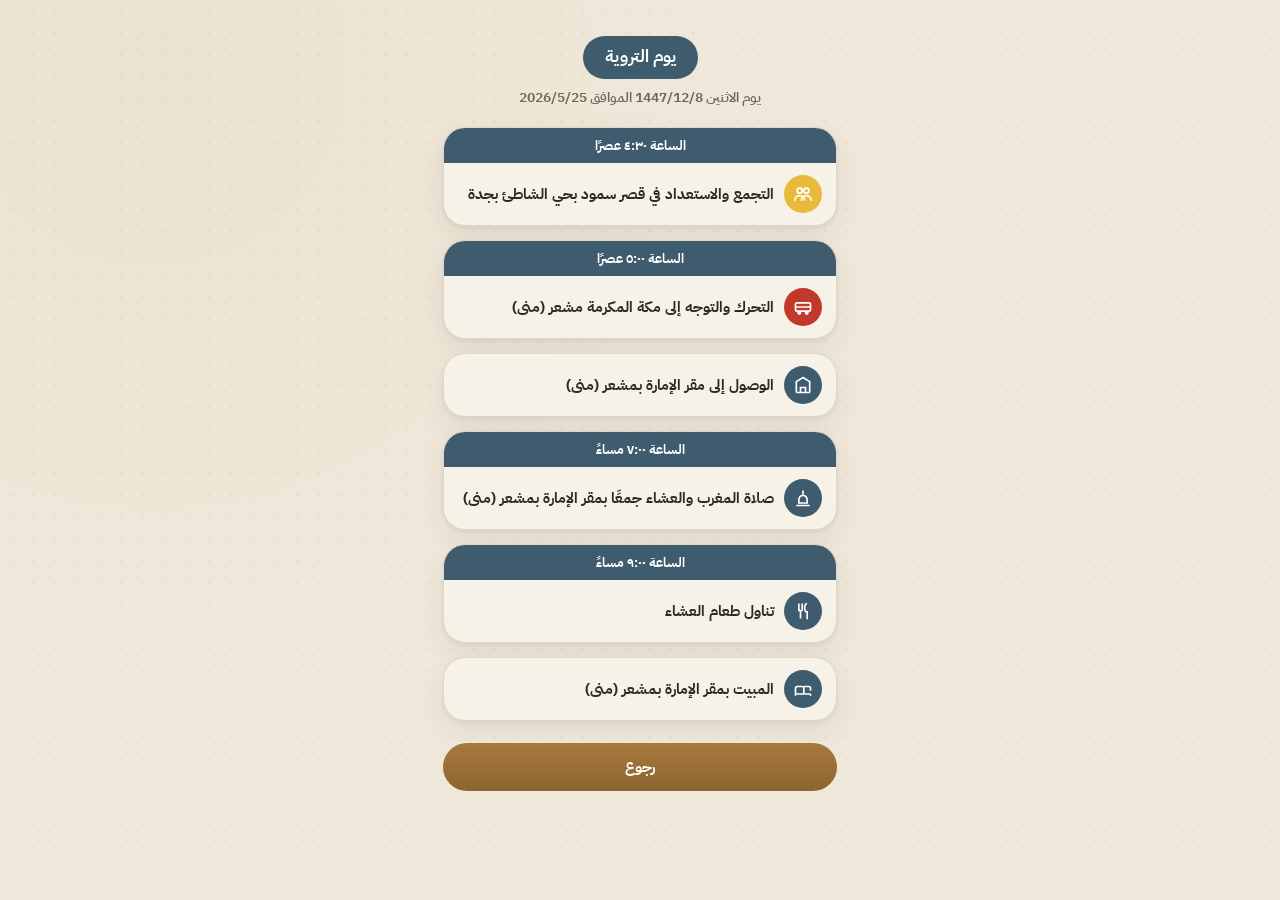
==== day.html @ b3ad112d "Add files via upload" ====
<!DOCTYPE html>
<html lang="ar" dir="rtl">
<head>
<meta charset="UTF-8">
<meta name="viewport" content="width=device-width, initial-scale=1">
<meta name="robots" content="noindex, nofollow">
<title>جدول اليوم — ترتيبات الحج</title>
<link rel="stylesheet" href="assets/style.css">
</head>
<body>
<div class="phone-wrap">

  <div class="page-title" id="dayHead" style="margin-top:8px;"></div>

  <div id="eventsList"></div>

  <a class="btn-back" href="schedule.html">رجوع</a>
</div>

<script src="assets/main.js"></script>
<script>
(async function () {
  const listEl = document.getElementById('eventsList');
  const headEl = document.getElementById('dayHead');
  const dayId = new URLSearchParams(location.search).get('day');

  try {
    const days = await loadCSV('data/schedule/days.csv');
    const day = days.find(d => d.id === dayId) || days[0];
    if (!day) throw new Error('لا توجد أيام معرّفة');

    const color = dayColor(day['لون']);
    headEl.innerHTML = '';
    headEl.appendChild(el('div', {
      style: 'display:inline-block;color:#fff;padding:8px 22px;border-radius:999px;font-weight:800;font-size:1.05rem;background:' + color
    }, day['اسم_اليوم']));
    headEl.appendChild(el('div', { class: 'sub', style: 'margin-top:8px;' },
      (day['اليوم_بالاسبوع'] || '') + '  ' + (day['التاريخ_الهجري'] || '') + ' الموافق ' + (day['التاريخ_الميلادي'] || '')));

    const rows = await loadCSV('data/schedule/' + day.id + '.csv');
    listEl.innerHTML = '';
    if (!rows.length) {
      listEl.appendChild(el('div', { class: 'empty-state' }, 'لا توجد فعاليات مضافة لهذا اليوم بعد.'));
      return;
    }

    const catIcon = { move: 'move', gather: 'gather', prayer: 'prayer', meal: 'meal', stay: 'stay', arrive: 'arrive' };
    rows.forEach(r => {
      const cat = (r['التصنيف'] || '').trim();
      const parts = [];
      if (r['الوقت']) {
        parts.push(el('div', { class: 'time-pill', style: 'background:' + color }, 'الساعة ' + r['الوقت']));
      }
      const circClass = cat === 'move' ? 'icon-circ cat-move' : cat === 'gather' ? 'icon-circ cat-gather' : 'icon-circ';
      const circStyle = (cat === 'move' || cat === 'gather') ? '' : 'style="background:' + color + '"';
      const iconCirc = el('span', { class: circClass, html: icon(catIcon[cat] || 'clock') });
      if (circStyle) iconCirc.setAttribute('style', 'background:' + color);

      const txtChildren = [el('div', { class: 'etitle' }, r['الفعالية'] || '')];
      if (r['ملاحظات']) txtChildren.push(el('div', { class: 'enote' }, r['ملاحظات']));

      const bodyChildren = [iconCirc, el('div', { class: 'txt' }, txtChildren)];
      if (r['رابط_الموقع']) {
        bodyChildren.push(el('a', { class: 'loc-link', href: r['رابط_الموقع'], target: '_blank', rel: 'noopener', title: r['اسم_الموقع'] || 'الموقع', html: icon('pin') }));
      }
      parts.push(el('div', { class: 'body' }, bodyChildren));
      listEl.appendChild(el('div', { class: 'event' }, parts));
    });
  } catch (e) {
    showError(listEl, e.message);
  }
})();
</script>
</body>
</html>
---- assets/style.css ----
/* =========================================================
   ترتيبات ضيوف إمارة منطقة مكة المكرمة — أنماط مطابقة للتصميم المرجعي
   التصميم ثابت — التعديل يكون على ملفات data/ فقط
   ========================================================= */

@import url('https://fonts.googleapis.com/css2?family=IBM+Plex+Sans+Arabic:wght@400;500;600;700;800&family=IBM+Plex+Mono:wght@500;600&display=swap');

:root{
  --cream:      #EFE8DA;   /* خلفية التطبيق */
  --cream-card: #F7F2E7;   /* خلفية البطاقات الفاتحة */
  --ink:        #2E2A22;
  --ink-soft:   #6E6656;
  --gold:       #A9793E;
  --gold-dark:  #8C6530;
  --line:       #E1D6BF;
  --red:        #C0392B;   /* أيقونة "تحرك" */
  --yellow:     #E8B93A;   /* أيقونة "تجمع" */
  --white:      #FFFFFF;

  /* ألوان الأيام — كل يوم له لون ثابت في كل الموقع */
  --d-tarwiyah:   #3E5C6E;
  --d-arafah:     #3E948A;
  --d-nahr:       #6E8C4B;
  --d-tashreeq1:  #8A7048;
  --d-tashreeq2:  #8B4A55;

  --radius-lg: 22px;
  --radius-md: 14px;
  --shadow: 0 2px 4px rgba(46,42,34,.06), 0 10px 26px rgba(46,42,34,.08);
}

*{ box-sizing:border-box; }
html{ scroll-behavior:smooth; }

body{
  margin:0;
  min-height:100vh;
  background-color: var(--cream);
  background-image:
    radial-gradient(rgba(169,121,62,.10) 1px, transparent 1px),
    radial-gradient(circle at 12% 8%, rgba(169,121,62,.06), transparent 40%);
  background-size: 22px 22px, auto;
  color: var(--ink);
  font-family:'IBM Plex Sans Arabic', system-ui, sans-serif;
  direction: rtl;
  line-height:1.6;
  -webkit-font-smoothing:antialiased;
}

.mono{ font-family:'IBM Plex Mono','IBM Plex Sans Arabic',monospace; direction:ltr; unicode-bidi:plaintext; }
a{ color:inherit; text-decoration:none; }
:focus-visible{ outline:3px solid var(--gold); outline-offset:2px; }

.phone-wrap{
  max-width: 430px;
  margin: 0 auto;
  padding: 28px 18px 60px;
  min-height: 100vh;
}

/* ---- الرأس المشترك: الشعار واسم الجهة ---- */
.emblem-head{ text-align:center; margin-bottom: 22px; }
.emblem-head .logo-slot{
  width: 88px; height: 88px; margin: 0 auto 10px;
  display:flex; align-items:center; justify-content:center;
}
.emblem-head .logo-slot img{ max-width:100%; max-height:100%; }
.emblem-head .hayyakum{
  font-weight:700; font-size:.8rem; color: var(--gold-dark);
}
.emblem-head h1{
  font-size:1.15rem; font-weight:800; margin: 10px 0 2px; line-height:1.5;
}
.emblem-head .year{ font-size:.95rem; font-weight:700; color: var(--ink-soft); }

/* ---- زر ذهبي رئيسي ---- */
.btn-gold{
  display:block; width:100%; text-align:center;
  background: linear-gradient(180deg, var(--gold), var(--gold-dark));
  color:#fff !important; font-weight:800; font-size:1rem;
  padding: 13px 20px; border-radius: 999px; border:none; cursor:pointer;
  box-shadow: 0 6px 16px rgba(140,101,48,.35);
}
.btn-gold:hover{ filter:brightness(1.05); }

.secret-badge{
  display:block; text-align:center; margin: 16px auto 0; max-width: 240px;
  border:1.5px solid #C0392B; color:#C0392B; font-weight:800; font-size:.82rem;
  padding: 8px 14px; border-radius: 10px; background:#fff;
}

/* ---- شبكة جهات الاتصال (الصفحة الرئيسية) ---- */
.contact-grid{
  display:grid; grid-template-columns: 1fr 1fr; gap: 14px 16px;
  margin-top: 30px;
}
.contact-item{ text-align:center; }
.contact-item .role{
  font-size:.8rem; font-weight:700; color: var(--ink-soft);
  border-bottom: 1.5px solid var(--gold); display:inline-block; padding-bottom:3px; margin-bottom:6px;
}
.contact-item .name{ font-weight:800; font-size:.88rem; }
.contact-item .phone{
  display:inline-flex; align-items:center; gap:6px; justify-content:center;
  margin-top:4px; font-size:.85rem; font-weight:700; color: var(--ink);
}
.contact-item .phone .ic{ width:16px; height:16px; color: var(--gold-dark); }
.contact-item .empty{ color:#b7ac95; font-size:.8rem; }

.notice{
  margin-top: 26px; font-size:.78rem; color:#8a3226; text-align:center;
  display:flex; align-items:flex-start; gap:6px; justify-content:center;
}

/* ---- عنوان صفحة (الجدول / اليوم / الصلاة) ---- */
.page-title{ text-align:center; margin-bottom: 18px; }
.page-title h1{ font-size:1.15rem; font-weight:800; margin:0 0 4px; }
.page-title .sub{ font-size:.85rem; color: var(--ink-soft); font-weight:600; }

/* ---- بطاقة يوم (قائمة الجدول) ---- */
.day-card{
  background: var(--cream-card);
  border:1px solid var(--line);
  border-radius: var(--radius-lg);
  box-shadow: var(--shadow);
  padding: 10px 10px 14px;
  margin-bottom: 16px;
}
.day-card .head-pill{
  color:#fff; border-radius: 999px; text-align:center;
  padding: 8px 10px 10px; margin: -10px -10px 12px;
  border-radius: var(--radius-lg) var(--radius-lg) 22px 22px;
}
.day-card .head-pill .weekday{ font-weight:800; font-size:.95rem; }
.day-card .head-pill .hijri{ font-size:.72rem; opacity:.9; margin-top:1px; }
.day-card .row{ display:flex; align-items:center; justify-content:space-between; padding: 2px 8px; }
.day-card .prayer-link{
  display:flex; flex-direction:column; align-items:center; gap:3px;
  font-size:.68rem; font-weight:700; color: var(--ink-soft);
}
.day-card .prayer-link .circ{
  width:36px; height:36px; border-radius:50%; background:#fff; border:1px solid var(--line);
  display:flex; align-items:center; justify-content:center; color: var(--gold-dark);
}
.day-card .day-name{
  flex:1; text-align:center; font-weight:800; font-size:1.15rem;
}
.day-card .go-link{
  width:36px; height:36px; border-radius:50%; display:flex; align-items:center; justify-content:center;
}

/* ---- الخط الزمني ليوم واحد ---- */
.event{
  background: var(--cream-card); border:1px solid var(--line); border-radius: var(--radius-lg);
  box-shadow: var(--shadow); margin-bottom: 14px; overflow:hidden;
}
.event .time-pill{
  color:#fff; font-weight:700; font-size:.82rem; text-align:center; padding: 7px 10px;
}
.event .body{ display:flex; align-items:center; gap:10px; padding: 12px 14px; }
.event .icon-circ{
  flex:0 0 auto; width:38px; height:38px; border-radius:50%;
  display:flex; align-items:center; justify-content:center; color:#fff;
}
.event .icon-circ.cat-move{ background: var(--red); }
.event .icon-circ.cat-gather{ background: var(--yellow); }
.event .txt{ flex:1; }
.event .txt .etitle{ font-weight:800; font-size:.94rem; }
.event .txt .enote{ font-size:.78rem; color:#a83a2c; font-weight:700; margin-top:2px; }
.event .loc-link{
  flex:0 0 auto; width:30px; height:30px; border-radius:50%;
  display:flex; align-items:center; justify-content:center;
  background: rgba(0,0,0,.06); color: var(--ink);
}
.event .loc-link:hover{ background: rgba(0,0,0,.12); }

/* ---- صفحة أوقات الصلاة ---- */
.prayer-row{
  display:flex; align-items:center; gap:12px;
  background: var(--cream-card); border:1px solid var(--line); border-radius: 999px;
  padding: 8px 8px 8px 18px; margin-bottom: 12px; box-shadow: var(--shadow);
}
.prayer-row .kaaba{
  width:40px; height:40px; border-radius:50%; flex:0 0 auto;
  display:flex; align-items:center; justify-content:center; color:#fff;
}
.prayer-row .p-time{ font-weight:700; font-size:.85rem; flex:1; }
.prayer-row .p-name{ font-weight:800; font-size:.95rem; }

/* ---- زر رجوع ---- */
.btn-back{
  display:block; width:100%; text-align:center; margin-top: 22px;
  background: linear-gradient(180deg, var(--gold), var(--gold-dark));
  color:#fff !important; font-weight:800; font-size:.95rem;
  padding: 12px 20px; border-radius: 999px;
}

.empty-state{
  padding: 30px 18px; text-align:center; color: var(--ink-soft);
  border:1px dashed var(--line); border-radius: var(--radius-lg); background:#fff;
}

svg.i{ width:20px; height:20px; }
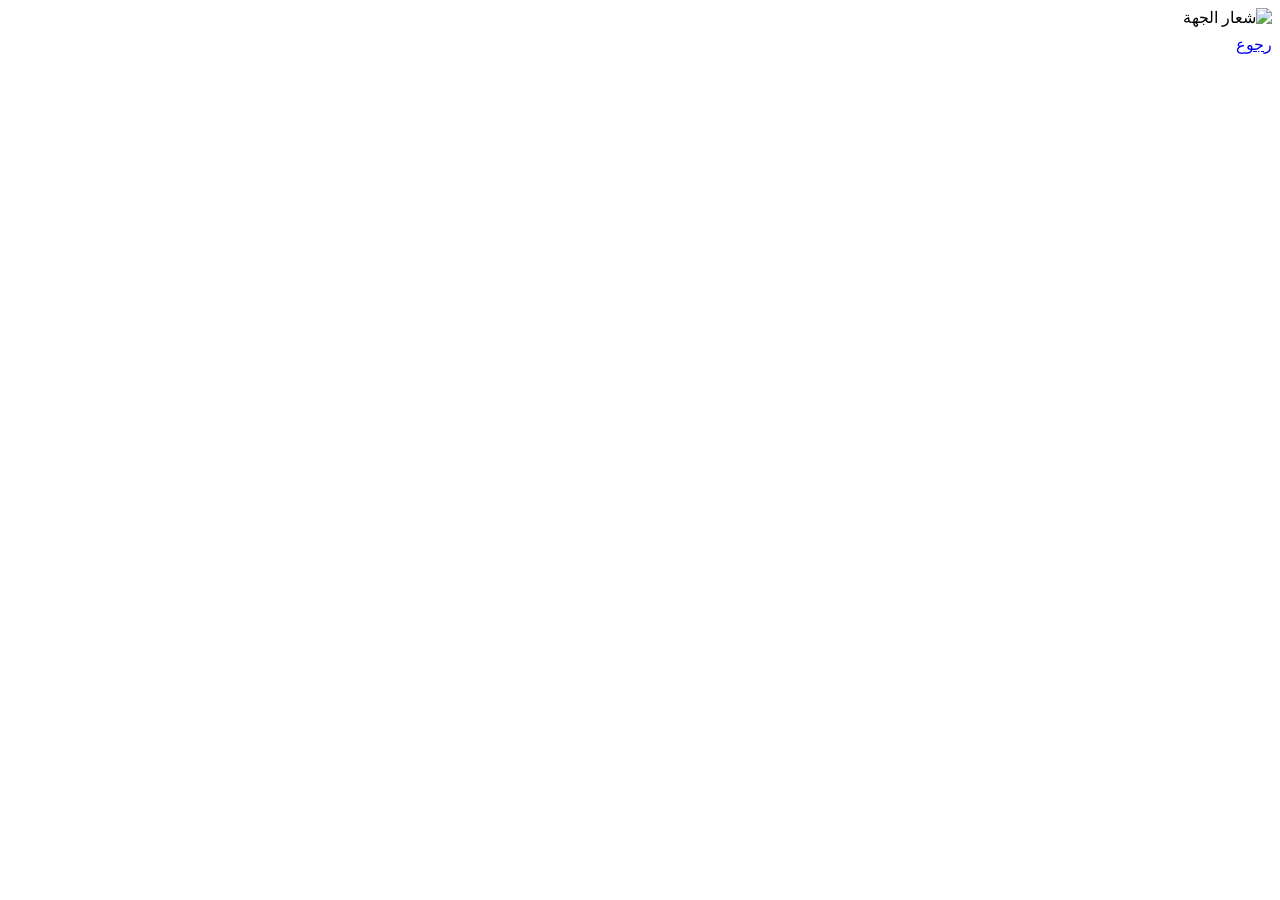
==== commit 785e1e74: "Add files via upload" ====
--- a/day.html
+++ b/day.html
@@ -9,6 +9,12 @@
 </head>
 <body>
 <div class="phone-wrap">
+
+  <div class="emblem-head">
+    <div class="logo-slot">
+      <img src="assets/logo.png" alt="شعار الجهة" onerror="this.onerror=null;this.src='assets/logo-placeholder.svg';">
+    </div>
+  </div>
 
   <div class="page-title" id="dayHead" style="margin-top:8px;"></div>
 
